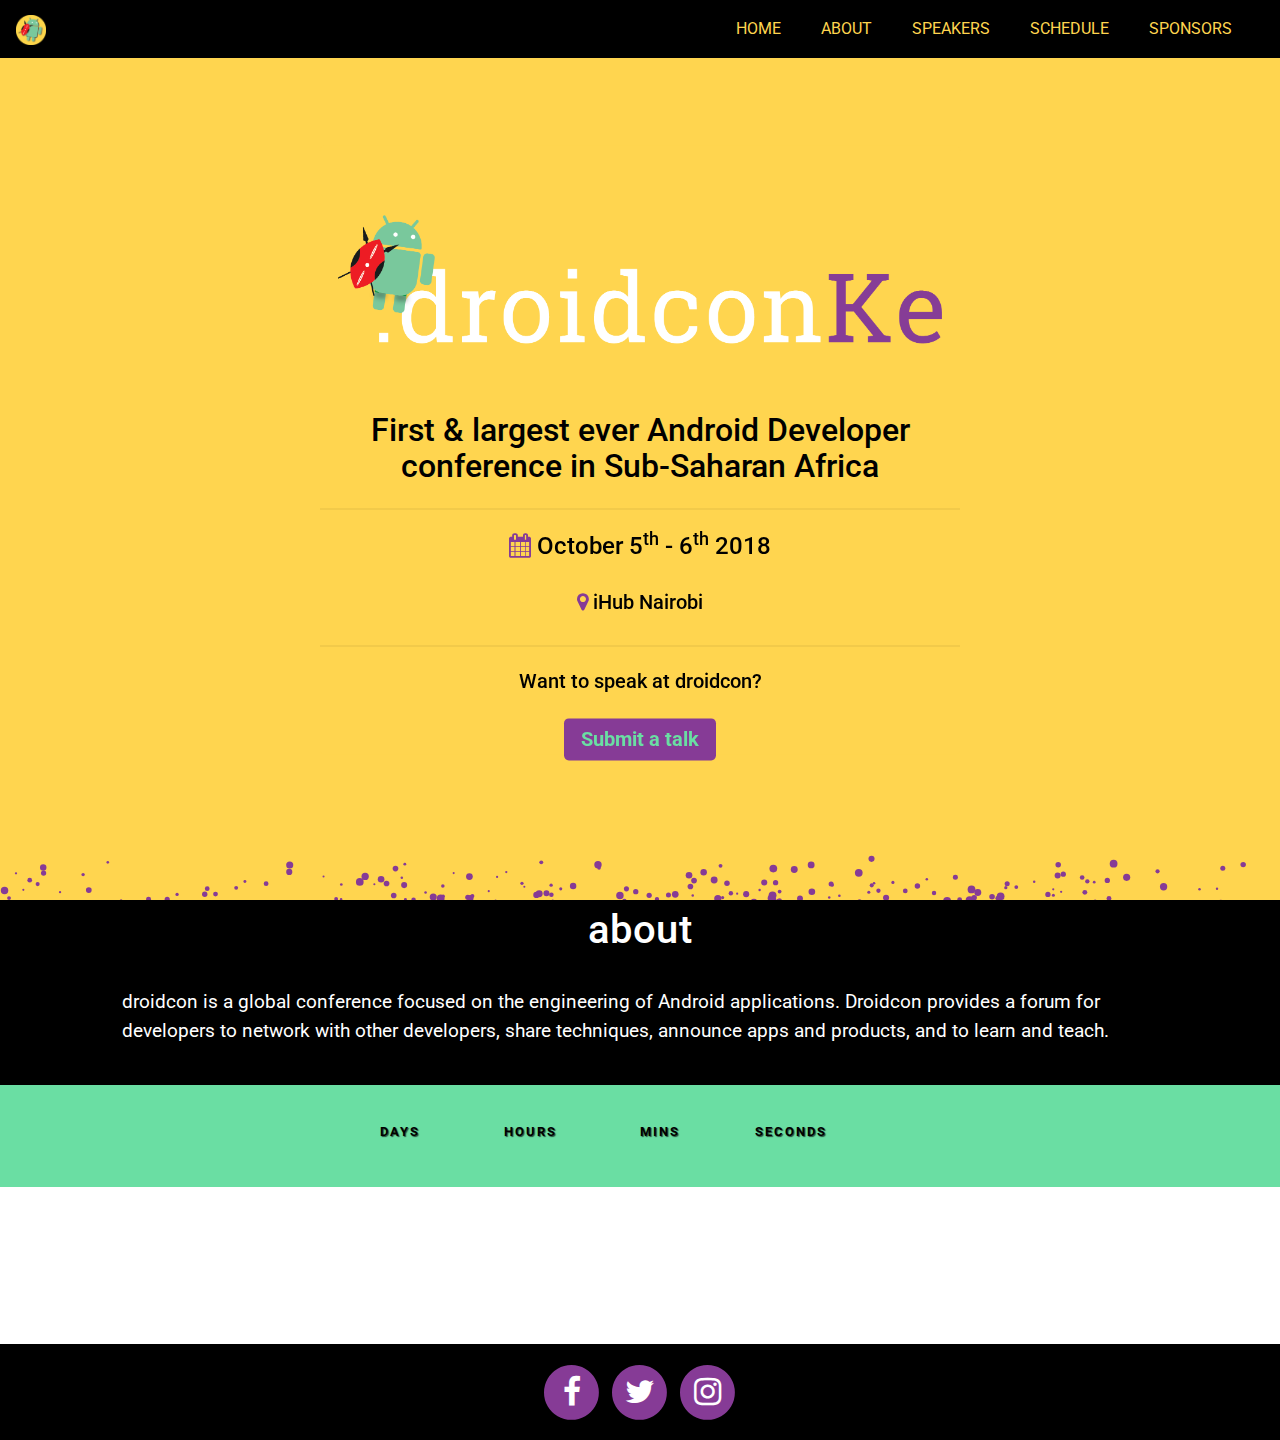
==== index.html @ 8e57013a "Merge remote-tracking branch 'origin/master'" ====
<!DOCTYPE html>
<html lang="en">

<head>
    <!-- Global site tag (gtag.js) - Google Analytics -->
    <script async src="https://www.googletagmanager.com/gtag/js?id=UA-119030294-1"></script>
    <script>
      window.dataLayer = window.dataLayer || [];
      function gtag(){dataLayer.push(arguments);}
      gtag('js', new Date());

      gtag('config', 'UA-119030294-1');
    </script>


       <!-- Google Tag Manager -->
        <script>(function(w,d,s,l,i){w[l]=w[l]||[];w[l].push({'gtm.start':
        new Date().getTime(),event:'gtm.js'});var f=d.getElementsByTagName(s)[0],
        j=d.createElement(s),dl=l!='dataLayer'?'&l='+l:'';j.async=true;j.src=
        'https://www.googletagmanager.com/gtm.js?id='+i+dl;f.parentNode.insertBefore(j,f);
        })(window,document,'script','dataLayer','GTM-TRWDMX5');</script>
        <!-- End Google Tag Manager -->


    <!-- Required meta tags -->
    <title>droidconKE</title>
    <meta charset="utf-8">
    <meta name="viewport" content="width=device-wi, initial-scale=1, shrink-to-fit=yes">
    <meta name="keywords" content="Android, Conference, Droidcon, Kenya, Android254">
    <meta name="description" content="Droidcon is a global conference focused on the engineering of Android applications. Droidcon provides a forum for developers to network with other developers, share techniques, announce apps and products, and to learn and teach.">
    <!-- Bootstrap CSS -->
    <link rel="stylesheet" href="css/bootstrap.css">
    <!--Custom CSS-->
    <link rel="stylesheet" href="css/styles.css">
    <!-- Animate CSS -->
    <link rel="stylesheet" href="css/animate.css">
    <!--Font awesome-->
    <link rel="stylesheet" href="https://cdnjs.cloudflare.com/ajax/libs/font-awesome/4.7.0/css/font-awesome.min.css">
    <!--Google Fonts-->
    <link href="https://fonts.googleapis.com/css?family=Roboto:300" rel="stylesheet">


</head>

<body>
     <!-- Google Tag Manager (noscript) -->
            <noscript>
                <iframe src="https://www.googletagmanager.com/ns.html?id=GTM-TRWDMX5"
            height="0" width="0" style="display:none;visibility:hidden"></iframe>
            </noscript>
        <!-- End Google Tag Manager (noscript) -->




<section class="mx-auto"  id="home">
 <nav class="navbar fixed-top navbar-expand-lg navbar-light ml-auto" style="background-color: #000" >
 <!-- Just an image -->

  <a class="navbar-brand" href="#">
    <img src="/img/main-logos-03.png" width="30" height="30" alt="">
  </a>
<button class="navbar-toggler" style="color:#ffd54f;" type="button" data-toggle="collapse" data-target="#navbarNav" aria-controls="navbarNav" aria-expanded="false" aria-label="Toggle navigation">

    <span class="navbar-toggler-icon"></span>
     </button>

  <div class="collapse navbar-collapse" id="navbarNav" >
    <ul class="navbar-nav ml-auto"  >
      <li class="nav-item" >
        <a class="nav-link mr-4" style="color:#ffd54f" href="#">HOME</a>
      </li>
      <li class="nav-item">
        <a class="nav-link mr-4" style="color:#ffd54f" href="#">ABOUT</a>
      </li>
      <li class="nav-item">
        <a class="nav-link mr-4" style="color:#ffd54f" href="#">SPEAKERS</a>
      </li>
      <li class="nav-item">
        <a class="nav-link mr-4" style="color:#ffd54f" href="#">SCHEDULE</a>
      </li>
      <li class="nav-item">
        <a class="nav-link mr-4" style="color:#ffd54f" href="#">SPONSORS</a>
      </li>
      </ul>
  </div>
</nav>
    </section>



<section id="tron">
    <div class="large-header" id="large-header">
    <canvas id="circle-canvas"></canvas>
        <div class="jumbotron text-center" style="background-color: #ffd54f">
          <img src="img/droidconkeLOGO.png"  width="100%" height="100%" />
                <h2 id="nrb">First &amp; largest ever Android Developer conference in Sub-Saharan Africa</h2>
                <hr class="my-4">
                <div class="row">
                    <div class="col-12">
                        <h4 id="date"><i class="fa fa-calendar "></i> October 5<sup>th</sup> - 6<sup>th</sup> 2018</h4>
                        <br>
                    </div>
                    <hr class="my-4">
                    <div class="col-12">
                        <h5 id="venue">
                            <i class="fa fa-map-marker"></i>
                            iHub Nairobi
                        </h5>
                    </div>
                </div>
                   <hr class="my-4">
                <div class="row mt-3">
                    <div class="col-12">
                        <h5 id="cfp">Want to speak at droidcon?</h5><br>
                        <a class="btn btn-lg d-inline" href="https://sessionize.com/droidconke/" role="button" id="btn">
                            Submit a talk
                        </a>
                    </div>
                </div>
            </div>
    </div>
    </section>

<section id="about">
   <div class="container-fluid">
        <div class="row" style="background-color: #000">
  <div class="col text-center" style="color: white">
      <h1 class="mt-2" id="abt">about</h1>
            </div>
       </div>
    <div class="row" style="background-color: #000">
       <div class="col-md-1"></div>
        <div class="col-md-10 mt-3"  style="color: #fff">
         <p  id="abtdroid">
             droidcon is a global conference focused on the engineering of Android applications. Droidcon provides a forum for developers to network with other developers, share techniques, announce apps and products, and to learn and teach.</p>
        </div>
        <div class="col-md-1"></div>

    </div>

 </div>

</section>

<section id="countdown">
    <div class="container-fluid">
        <div class="row" id="timer">
       <div class="col-3"></div>
        <div class="col-md-9" id="del-countdown">

      <div id="clock"></div>
      <div id="units">
        <span>Days</span>
        <span>Hours</span>
        <span>Mins</span>
        <span>Seconds</span>
      </div>
    </div>
    </div>
    </div>
</section>

<div class="container-fluid">
    <div class="row">
            <div class="col">
               <iframe src="https://www.google.com/maps/embed?pb=!1m18!1m12!1m3!1d3988.808351045749!2d36.780987349812406!3d-1.2892119359871106!2m3!1f0!2f0!3f0!3m2!1i1024!2i768!4f13.1!3m3!1m2!1s0x182f109996536c39%3A0x4eb6d6e1e16b4153!2siHub!5e0!3m2!1sen!2ske!4v1526906650285" width="100%" height="100%" frameborder="0" style="border:0">
                </iframe>
           </div>

       </div>
    </div>
<!--
       <div class="row" style="background-color: #000">
    <div class="col mt-3 mb-2 text-center">
-->

<section id="footer">
    <div class="container-fluid">
        <div class="row" style="background-color: #000">
       <div class="col-4"></div>
        <div class="col-4">
             <div class="col mt-3 mb-3 text-center">
                 <span class="fa-stack fa-2x">

                 <i class="fa fa-circle fa-stack-2x"></i>
                 <i class="fa fa-facebook fa-stack-1x fa-inverse" ></i>
            </span>
             <span class="fa-stack fa-2x">
                 <i class="fa fa-circle fa-stack-2x"></i>
                 <i class="fa fa-twitter fa-stack-1x fa-inverse"></i>
                 </span>
              <span class="fa-stack fa-2x">
                  <i class="fa fa-circle fa-stack-2x"></i>
                  <i class="fa fa-instagram fa-stack-1x fa-inverse"></i>
                 </span>
           </div>
        </div>

    </div>
    </div>



    </section>

    <!-- Optional JavaScript -->
    <!-- jQuery first, then Popper.js, then Bootstrap JS -->
    <script src="js/jquery.js"></script>
    <script src="js/bootstrap.js"></script>
    <script src="js/particles.js"></script>
    <script src="js/custom.js"></script>
    <script src='js/jquery.particleground.js'></script>
</body>

</html>
---- css/styles.css ----
* {
  -webkit-box-sizing: border-box;
     -moz-box-sizing: border-box;
          box-sizing: border-box;
}
body{
    margin: 0;
    background-color: #fff;
   font-family: 'Roboto', sans-serif;
}
/* sections */
/*HomePage*/
.countdown{
    background-color:#863B96;
    color:#6ADEA3

}

#compile{
    font-size: 7vw;
   font-weight: 500;
    line-height: 1.1;
/*    letter-spacing: 0;*/
    padding: 0 0.3em;
}
#nrb{
    color: #000;
}
@media (max-width: 575.98px){
    #compile{
        font-size: 12vw;
    }
    #nrb{
        font-size: 6vw;
    }
    #date{
        font-size: 5.4vw;
    }
    #venue{
        font-size: 5.4vw;
    }
    #cfp{
        font-size: 5vw;
        font-weight: bold;
    }
    #btn{
       
        font-size: 4vw;
        
    }
    #droidke{
        font-size: 8vw;

    }
    .navbar-nav .nav-item .nav-link{
        text-align: center;
    }
    .navbar-nav .nav-item .nav-link:hover{
        background-color: #863B96;
    }

}
@media (max-width: 767.98px) { 
    #cfp{
        font-size: 4vw;
        font-weight: bold;
    }

}


.large-header {
	position: relative;
	width: 100%;
    background: #ffd54f;
    overflow: hidden;
	background-size: cover;
	background-position: center center;
	z-index: 1;
}
.jumbotron{

    position: absolute;
	margin: 0;
	padding: 0;
	color: #000;
	text-align: center;
	top: 50%;
	left: 50%;
	-webkit-transform: translate3d(-50%,-50%,0);
	transform: translate3d(-50%,-50%,0);
}
.fa{

    color: #863B96;

}

.btn{
    background-color:#863B96;
    color:#6ADEA3;

    font-weight: bold;
}
.btn:hover{
    background-color: #6ADEA3;
    color:#863B96;
    background-color: ;
    font-weight: bold;
}

.navbar-nav .nav-item .nav-link:hover{
    font-weight: bold;
    border-bottom: 3px solid #863B96;

}
#particles {
    background: #000;
    width: 100%;
    height: 50vh;
    overflow: hidden;
}

#intro {
    color: #fff;
    position: absolute;
    padding: 0 20px;
    width: 100%;
    text-align: center;
}
#abt {
  font-size: 70;
  font-weight: 500;
  letter-spacing: 0.010em;
  text-decoration-color: #6ADEA3;
}

#abtdroid {
  margin: 12px 0 40px 0;
  font-size: 19px;
}

#del-countdown{
    background-color: #6ADEA3;
    text-align: center;
    margin: 20px auto;
}
#timer{
    padding: 12px 0 20px 0;
    background-color: #6ADEA3;
}

#clock span{
  float: left;
  text-align: center;
  font-size: 3.5vw;
  margin: 0 2%;
  color: #000;
  padding: 0 10px;
  width: 10%;
  border-radius: 50%;
  box-sizing: border-box;
}

#clock:after{
  content: "";
  display: block;
  clear: both;
}
#units span{
    float: left;
    width: 14%;
    text-align: center;
    margin-top: 5px;
    margin-bottom: 5px;
    color: #000;
    text-transform: uppercase;
    font-size: 13px;
    letter-spacing: 2px;
    text-shadow: 1px 1px 1px rgba(10,10,10, 0.7);
    font-weight: bold;
}


#footer{
    background-color: #000;
    color: #fff;
    margin: 0;
}

/*Media Queries*/
@media only screen and (max-width: 1000px) {
  #abt {
    font-size: 70px;
  }
}

@media only screen and (max-width: 800px) {
  #abt {
    font-size: 48px;
  }

}

@media only screen and (max-width: 568px) {
    #intro {
    padding: 0 10px;
  }
    #abt {
    font-size: 30px;
  }
    #abtdroid {
    font-size: 16px;
      padding: 0 50px;
  }
#units span{
    width: 15%;
    font-size: 2vw;
    }
}

@media only screen and (max-width: 320px) {
    #abt {
    font-size: 28px;
  }
    #units span{
        width: 10%;
    }

}
#map{

}
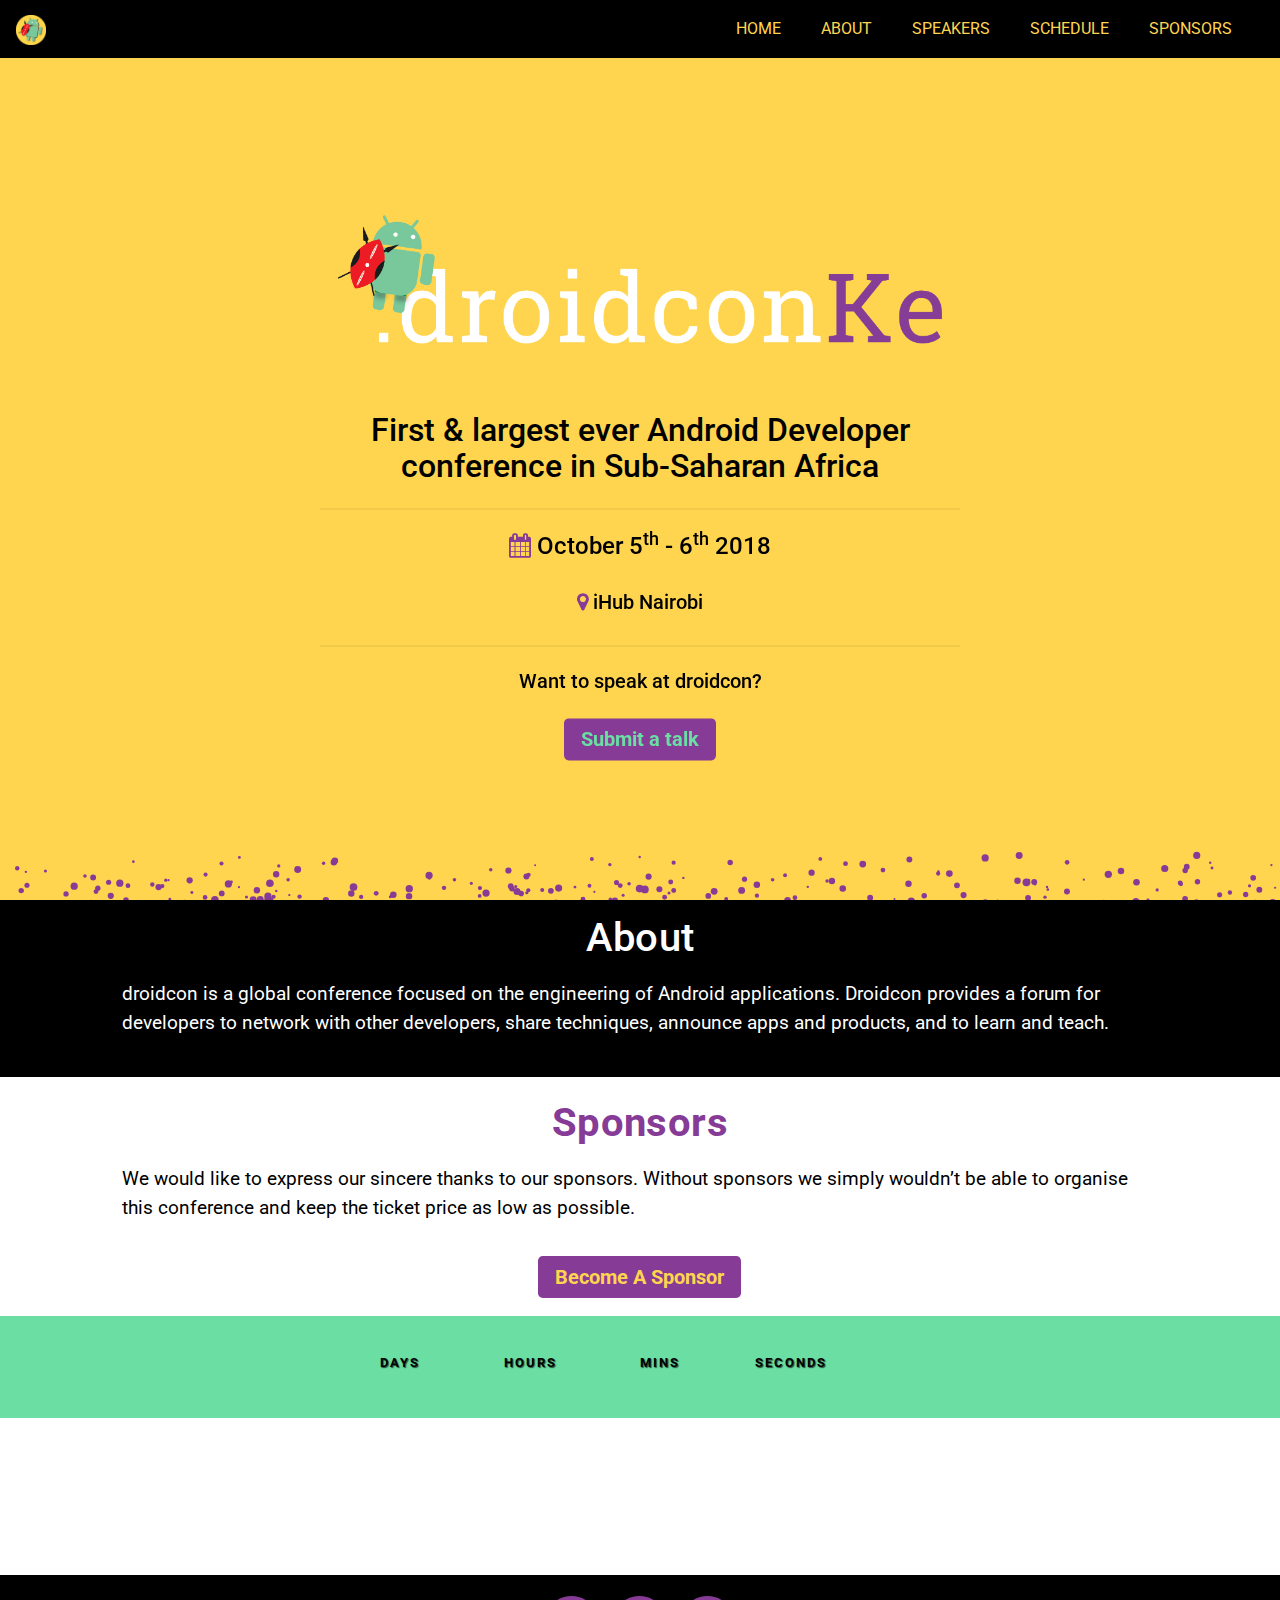
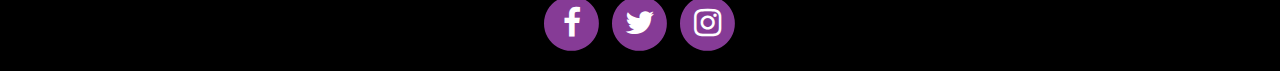
==== commit 4928b13c: "Sponsors Section" ====
--- a/index.html
+++ b/index.html
@@ -126,12 +126,12 @@
    <div class="container-fluid">
         <div class="row" style="background-color: #000">
   <div class="col text-center" style="color: white">
-      <h1 class="mt-2" id="abt">about</h1>
+      <h1 class="mt-3" id="abt">About</h1>
             </div>
        </div>
     <div class="row" style="background-color: #000">
        <div class="col-md-1"></div>
-        <div class="col-md-10 mt-3"  style="color: #fff">
+        <div class="col-md-10"  style="color: #fff">
          <p  id="abtdroid">
              droidcon is a global conference focused on the engineering of Android applications. Droidcon provides a forum for developers to network with other developers, share techniques, announce apps and products, and to learn and teach.</p>
         </div>
@@ -142,6 +142,34 @@
  </div>
 
 </section>
+
+<section>
+   <div class="container-fluid">
+        <div class="row" style="background-color: #fff">
+  <div class="col text-center" style="color: #863B96">
+      <h1 class="mt-4" style="font-weight:700" id="abt">Sponsors</h1>
+            </div>
+       </div>
+    <div class="row" style="background-color: #fff">
+       <div class="col-md-1"></div>
+        <div class="col-md-10 "  style="color: #000">
+         <p  id="abtdroid">
+             We would like to express our sincere thanks to our sponsors.  Without sponsors we simply wouldn’t be able to organise this conference and keep the ticket price as low as possible.</p>
+             <div class="text-center mb-4">
+                <a class="btn btn-lg d-inline" href="#" role="button" id="btnsponsor">
+                            Become A Sponsor
+                        </a>
+             </div>
+
+        </div>
+        <div class="col-md-1"></div>
+
+    </div>
+
+ </div>
+
+</section>
+
 
 <section id="countdown">
     <div class="container-fluid">
@@ -181,11 +209,12 @@
        <div class="col-4"></div>
         <div class="col-4">
              <div class="col mt-3 mb-3 text-center">
-                 <span class="fa-stack fa-2x">
-
+
+
+             <span class="fa-stack fa-2x">
                  <i class="fa fa-circle fa-stack-2x"></i>
                  <i class="fa fa-facebook fa-stack-1x fa-inverse" ></i>
-            </span>
+                 </span>
              <span class="fa-stack fa-2x">
                  <i class="fa fa-circle fa-stack-2x"></i>
                  <i class="fa fa-twitter fa-stack-1x fa-inverse"></i>
--- a/css/styles.css
+++ b/css/styles.css
@@ -102,6 +102,12 @@
 
     font-weight: bold;
 }
+#btnsponsor{
+    background-color:#863B96;
+    font-weight: bold;
+    color: #ffd54f;
+
+}
 .btn:hover{
     background-color: #6ADEA3;
     color:#863B96;
@@ -116,17 +122,17 @@
 }
 #particles {
     background: #000;
-    width: 100%;
-    height: 50vh;
-    overflow: hidden;
+  width: 100%;
+  height: 50vh;
+ overflow: hidden;
 }
 
 #intro {
     color: #fff;
     position: absolute;
-    padding: 0 20px;
-    width: 100%;
-    text-align: center;
+  padding: 0 20px;
+ width: 100%;
+   text-align: center;
 }
 #abt {
   font-size: 70;
@@ -140,16 +146,16 @@
   font-size: 19px;
 }
 
-#del-countdown{
-    background-color: #6ADEA3;
-    text-align: center;
-    margin: 20px auto;
-}
 #timer{
     padding: 12px 0 20px 0;
     background-color: #6ADEA3;
 }
-
+#del-countdown{
+    background-color: #6ADEA3;
+   /* width: 50%;*/
+    text-align: center;
+    margin: 20px auto;
+}
 #clock span{
   float: left;
   text-align: center;
@@ -168,16 +174,16 @@
   clear: both;
 }
 #units span{
-    float: left;
-    width: 14%;
-    text-align: center;
-    margin-top: 5px;
+  float: left;
+  width: 14%;
+  text-align: center;
+  margin-top: 5px;
     margin-bottom: 5px;
-    color: #000;
-    text-transform: uppercase;
-    font-size: 13px;
-    letter-spacing: 2px;
-    text-shadow: 1px 1px 1px rgba(10,10,10, 0.7);
+  color: #000;
+  text-transform: uppercase;
+  font-size: 13px;
+  letter-spacing: 2px;
+  text-shadow: 1px 1px 1px rgba(10,10,10, 0.7);
     font-weight: bold;
 }
 
@@ -203,24 +209,26 @@
 }
 
 @media only screen and (max-width: 568px) {
-    #intro {
+  #intro {
     padding: 0 10px;
   }
-    #abt {
+  #abt {
     font-size: 30px;
   }
-    #abtdroid {
+
+  #abtdroid {
     font-size: 16px;
       padding: 0 50px;
   }
 #units span{
-    width: 15%;
-    font-size: 2vw;
+        width: 25%;
+   font-size: 2vw;
+
     }
 }
 
 @media only screen and (max-width: 320px) {
-    #abt {
+  #abt {
     font-size: 28px;
   }
     #units span{
@@ -228,6 +236,3 @@
     }
 
 }
-#map{
-
-}
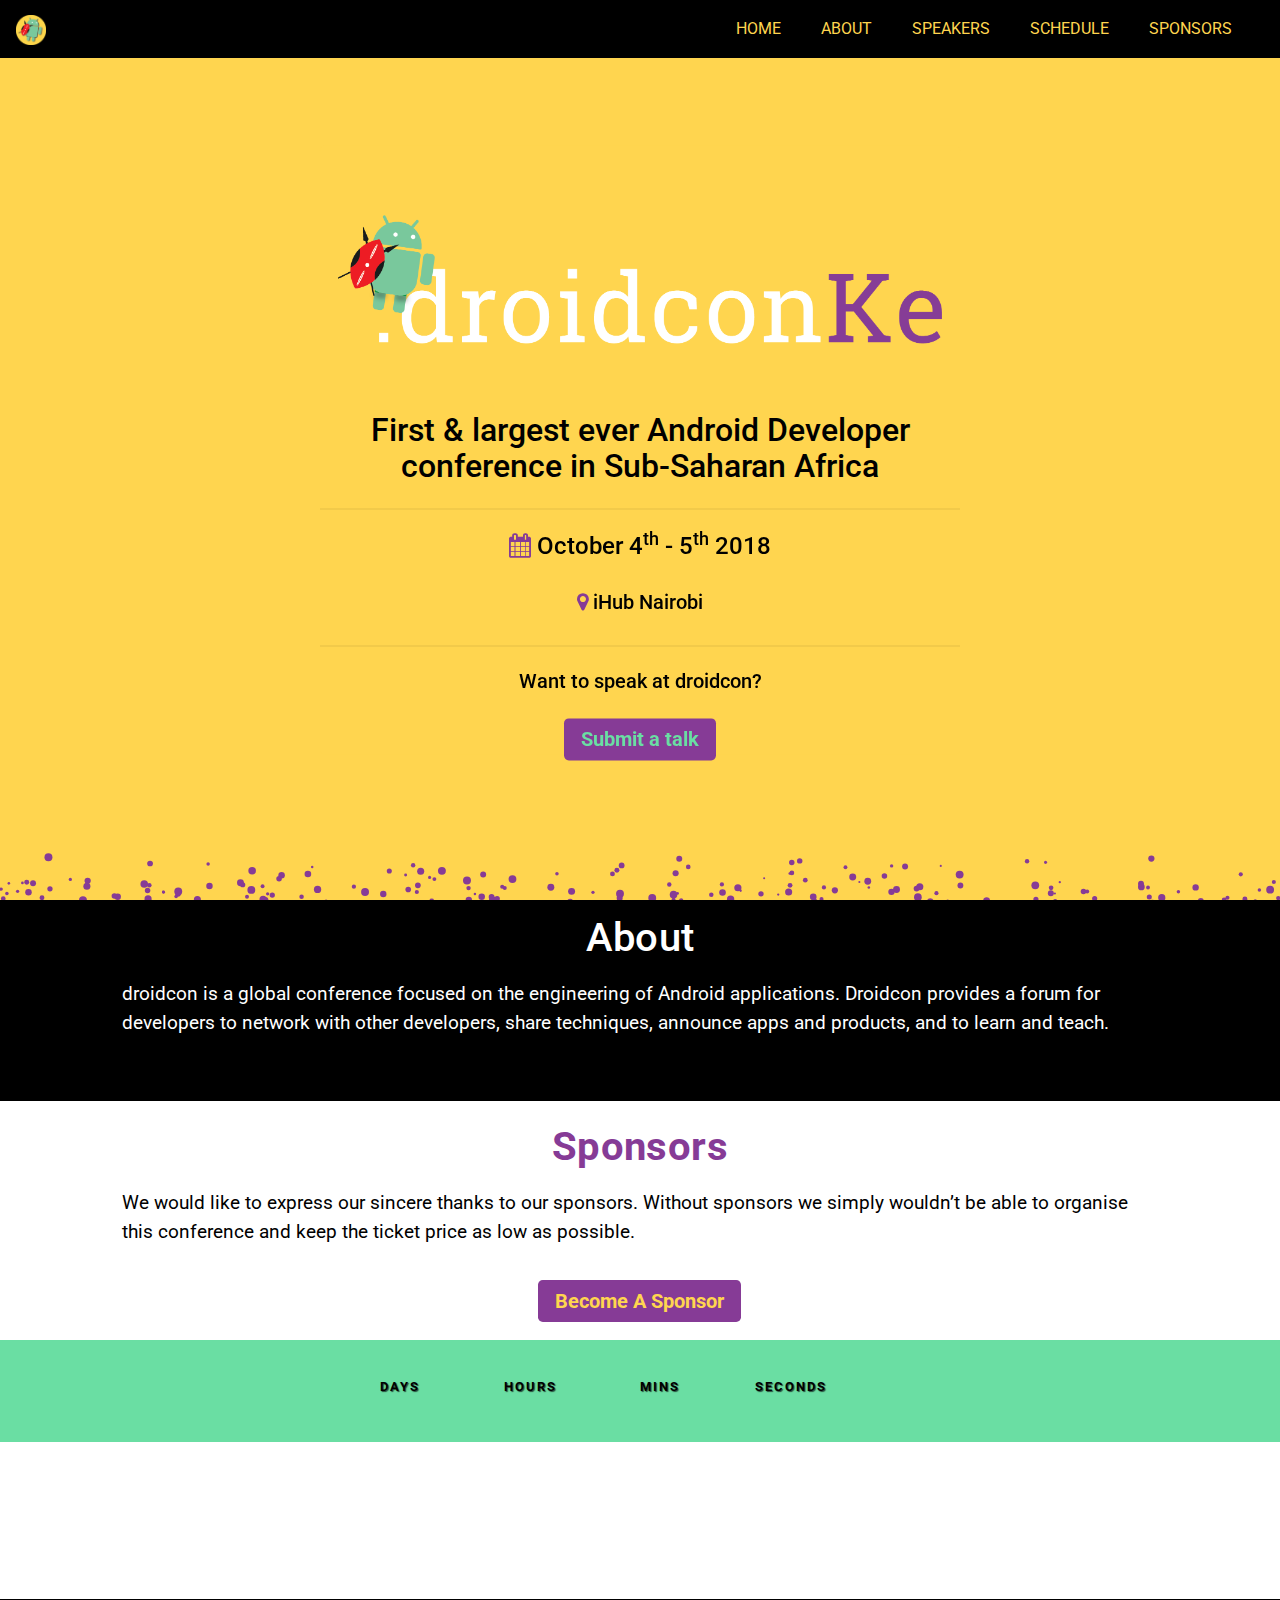
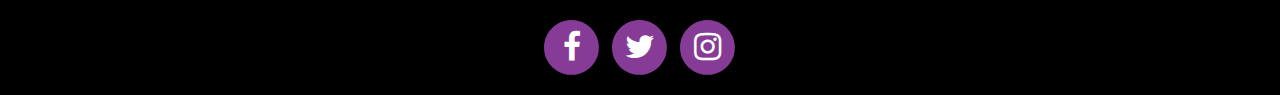
==== commit 9b5905fe: "change the dates to be the real ones" ====
--- a/index.html
+++ b/index.html
@@ -98,7 +98,7 @@
                 <hr class="my-4">
                 <div class="row">
                     <div class="col-12">
-                        <h4 id="date"><i class="fa fa-calendar "></i> October 5<sup>th</sup> - 6<sup>th</sup> 2018</h4>
+                        <h4 id="date"><i class="fa fa-calendar "></i> October 4<sup>th</sup> - 5<sup>th</sup> 2018</h4>
                         <br>
                     </div>
                     <hr class="my-4">
@@ -122,7 +122,7 @@
     </div>
     </section>
 
-<section id="about">
+<section  id="about">
    <div class="container-fluid">
         <div class="row" style="background-color: #000">
   <div class="col text-center" style="color: white">
@@ -132,7 +132,7 @@
     <div class="row" style="background-color: #000">
        <div class="col-md-1"></div>
         <div class="col-md-10"  style="color: #fff">
-         <p  id="abtdroid">
+         <p class="pb-4" id="abtdroid">
              droidcon is a global conference focused on the engineering of Android applications. Droidcon provides a forum for developers to network with other developers, share techniques, announce apps and products, and to learn and teach.</p>
         </div>
         <div class="col-md-1"></div>
@@ -156,7 +156,7 @@
          <p  id="abtdroid">
              We would like to express our sincere thanks to our sponsors.  Without sponsors we simply wouldn’t be able to organise this conference and keep the ticket price as low as possible.</p>
              <div class="text-center mb-4">
-                <a class="btn btn-lg d-inline" href="#" role="button" id="btnsponsor">
+                <a class="btn btn-lg d-inline" href="/docs/droidcon-sponsorship%20(1).pdf" role="button" id="btnsponsor">
                             Become A Sponsor
                         </a>
              </div>
@@ -209,12 +209,11 @@
        <div class="col-4"></div>
         <div class="col-4">
              <div class="col mt-3 mb-3 text-center">
-
-
-             <span class="fa-stack fa-2x">
+                 <span class="fa-stack fa-2x">
+
                  <i class="fa fa-circle fa-stack-2x"></i>
                  <i class="fa fa-facebook fa-stack-1x fa-inverse" ></i>
-                 </span>
+            </span>
              <span class="fa-stack fa-2x">
                  <i class="fa fa-circle fa-stack-2x"></i>
                  <i class="fa fa-twitter fa-stack-1x fa-inverse"></i>
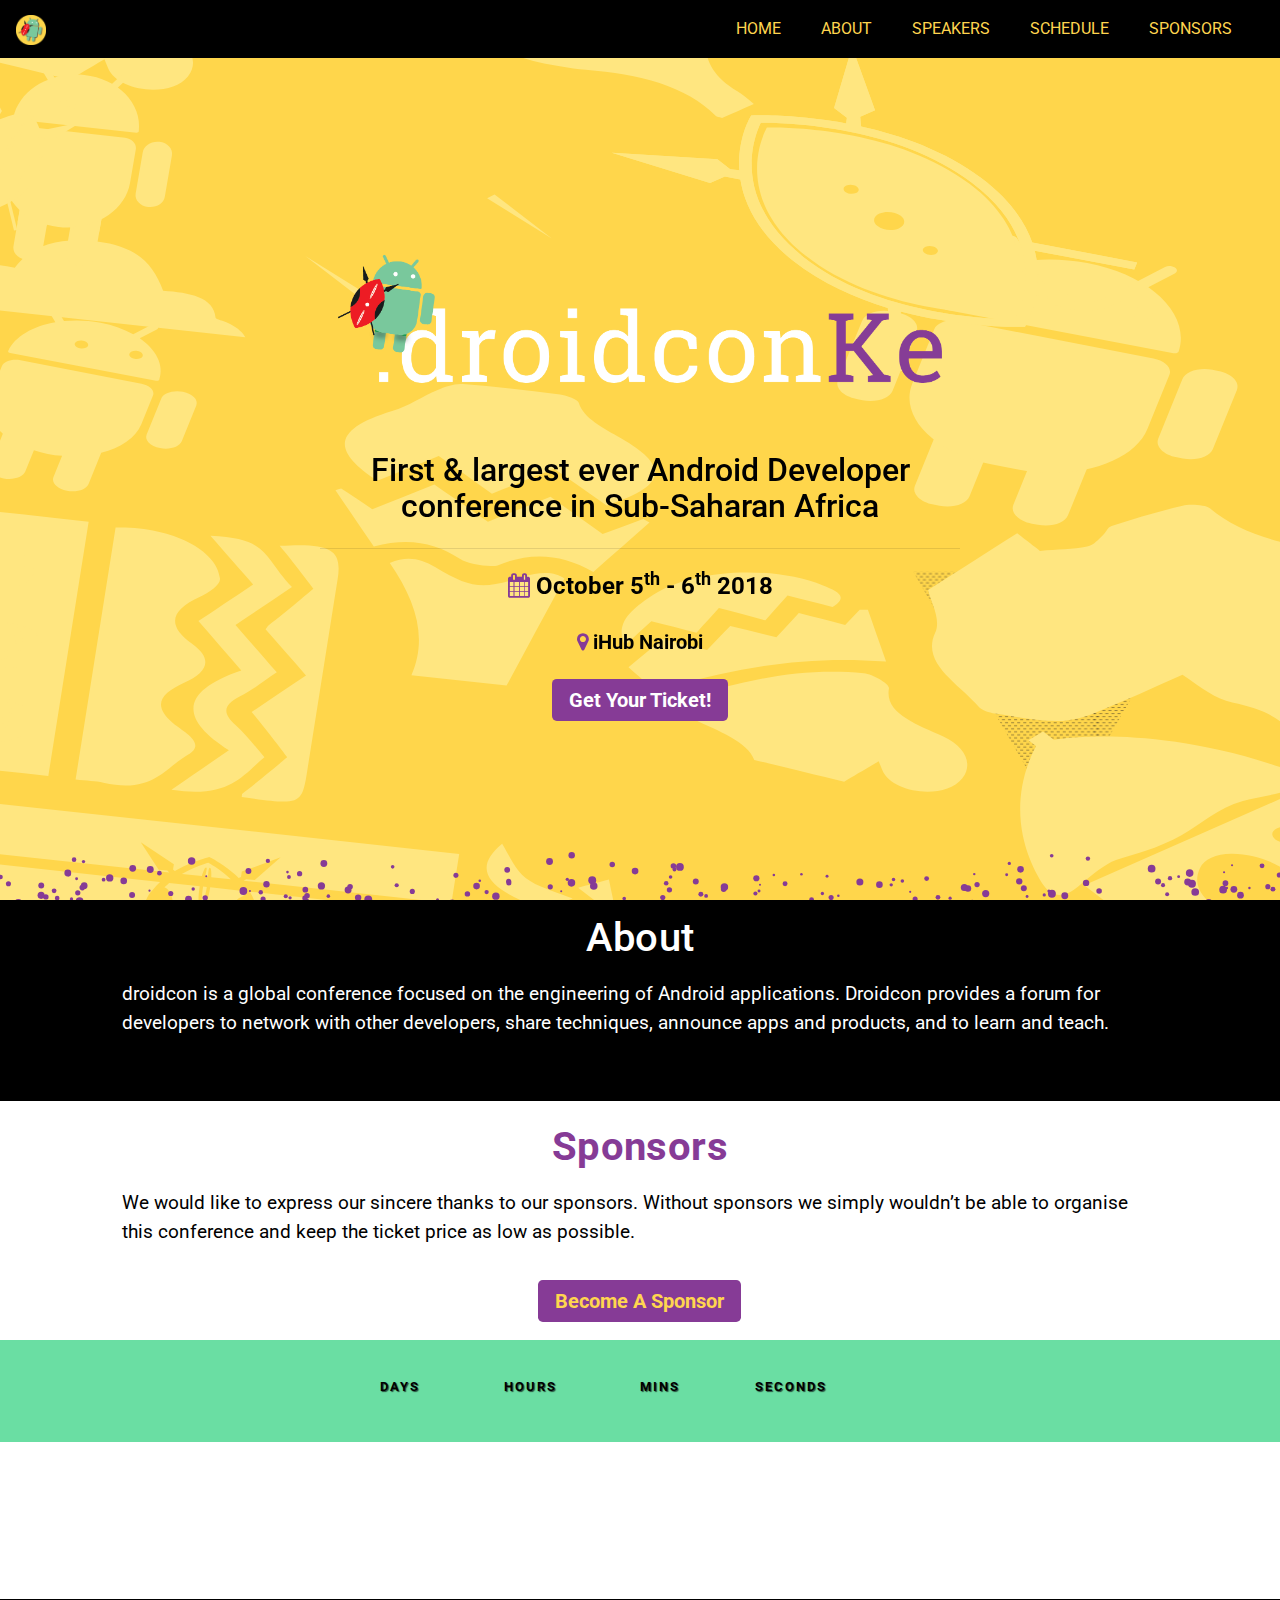
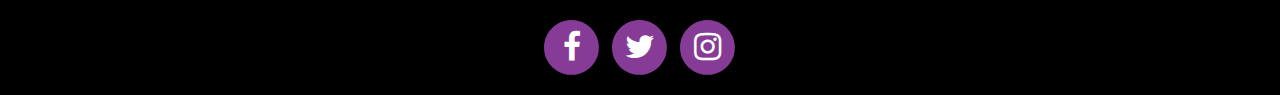
==== commit d5833a00: "added icons on the background" ====
--- a/index.html
+++ b/index.html
@@ -92,37 +92,50 @@
 <section id="tron">
     <div class="large-header" id="large-header">
     <canvas id="circle-canvas"></canvas>
-        <div class="jumbotron text-center" style="background-color: #ffd54f">
+
+        <div class="jumbotron text-center" >
           <img src="img/droidconkeLOGO.png"  width="100%" height="100%" />
                 <h2 id="nrb">First &amp; largest ever Android Developer conference in Sub-Saharan Africa</h2>
                 <hr class="my-4">
                 <div class="row">
                     <div class="col-12">
-                        <h4 id="date"><i class="fa fa-calendar "></i> October 4<sup>th</sup> - 5<sup>th</sup> 2018</h4>
+                        <h4 id="date" style="font-weight: bold"><i class="fa fa-calendar "></i> October 5<sup>th</sup> - 6<sup>th</sup> 2018</h4>
                         <br>
                     </div>
                     <hr class="my-4">
                     <div class="col-12">
-                        <h5 id="venue">
+                        <h5 id="venue" style="font-weight: bold">
                             <i class="fa fa-map-marker"></i>
                             iHub Nairobi
                         </h5>
                     </div>
                 </div>
-                   <hr class="my-4">
-                <div class="row mt-3">
+<!--                   <hr class="my-4">-->
+                <div class="row mt-4">
                     <div class="col-12">
-                        <h5 id="cfp">Want to speak at droidcon?</h5><br>
+
+<!--
                         <a class="btn btn-lg d-inline" href="https://sessionize.com/droidconke/" role="button" id="btn">
                             Submit a talk
                         </a>
+
+-->
+
+                        <a class="btn btn-lg d-inline" href="http://bit.ly/2v59JLW" role="button" id="btn">
+                           Get Your Ticket!
+                        </a>
+
+<!--
+
+                   <iframe title="droidconKE" src="http://bit.ly/2v59JLW" width="100%" height="300"> </iframe>
+-->
                     </div>
                 </div>
             </div>
     </div>
     </section>
 
-<section  id="about">
+
    <div class="container-fluid">
         <div class="row" style="background-color: #000">
   <div class="col text-center" style="color: white">
@@ -141,9 +154,9 @@
 
  </div>
 
-</section>
-
-<section>
+
+
+
    <div class="container-fluid">
         <div class="row" style="background-color: #fff">
   <div class="col text-center" style="color: #863B96">
@@ -168,7 +181,7 @@
 
  </div>
 
-</section>
+
 
 
 <section id="countdown">
--- a/css/styles.css
+++ b/css/styles.css
@@ -1,67 +1,73 @@
 * {
-  -webkit-box-sizing: border-box;
-     -moz-box-sizing: border-box;
-          box-sizing: border-box;
-}
-body{
+    -webkit-box-sizing: border-box;
+    -moz-box-sizing: border-box;
+    box-sizing: border-box;
+}
+
+body {
     margin: 0;
     background-color: #fff;
-   font-family: 'Roboto', sans-serif;
-}
+    font-family: 'Roboto', sans-serif;
+}
+
 /* sections */
+
 /*HomePage*/
-.countdown{
-    background-color:#863B96;
-    color:#6ADEA3
-
-}
-
-#compile{
+
+.countdown {
+    background-color: #863B96;
+    color: #6ADEA3
+}
+
+#compile {
     font-size: 7vw;
-   font-weight: 500;
+    font-weight: 500;
     line-height: 1.1;
-/*    letter-spacing: 0;*/
+    /*    letter-spacing: 0;*/
     padding: 0 0.3em;
 }
-#nrb{
-    color: #000;
-}
-@media (max-width: 575.98px){
-    #compile{
+
+#nrb {
+    color: #000;
+}
+
+@media (max-width: 575.98px) {
+    #compile {
         font-size: 12vw;
     }
-    #nrb{
+    #nrb {
         font-size: 6vw;
     }
-    #date{
+    #date {
         font-size: 5.4vw;
     }
-    #venue{
+    #venue {
         font-size: 5.4vw;
     }
-    #cfp{
+    #cfp {
         font-size: 5vw;
         font-weight: bold;
     }
-    #btn{
-       
+    #btn {
+
         font-size: 4vw;
-        
-    }
-    #droidke{
+
+    }
+    #droidke {
         font-size: 8vw;
 
     }
-    .navbar-nav .nav-item .nav-link{
+    .navbar-nav .nav-item .nav-link {
         text-align: center;
     }
-    .navbar-nav .nav-item .nav-link:hover{
+    .navbar-nav .nav-item .nav-link:hover {
         background-color: #863B96;
     }
 
 }
-@media (max-width: 767.98px) { 
-    #cfp{
+
+@media (max-width: 767.98px) {
+    #cfp {
         font-size: 4vw;
         font-weight: bold;
     }
@@ -70,169 +76,181 @@
 
 
 .large-header {
-	position: relative;
-	width: 100%;
-    background: #ffd54f;
-    overflow: hidden;
-	background-size: cover;
-	background-position: center center;
-	z-index: 1;
-}
-.jumbotron{
-
+    position: relative;
+    width: 100%;
+/*    background: #ffd54f;*/
+    background-image: url(/img/droidconbg.svg), none;
+     overflow: hidden;
+    background-size: cover;
+    background-position: center center;
+    z-index: 1;
+}
+
+.jumbotron {
+/*    background: #ffd54f;*/
+/*     background-image: url(/img/copy1.svg), none;*/
+    background: transparent;
     position: absolute;
-	margin: 0;
-	padding: 0;
-	color: #000;
-	text-align: center;
-	top: 50%;
-	left: 50%;
-	-webkit-transform: translate3d(-50%,-50%,0);
-	transform: translate3d(-50%,-50%,0);
-}
-.fa{
+    margin: 0;
+    padding: 0;
+    color: #000;
+    text-align: center;
+    top: 50%;
+    left: 50%;
+    -webkit-transform: translate3d(-50%, -50%, 0);
+    transform: translate3d(-50%, -50%, 0);
+}
+
+.fa {
 
     color: #863B96;
 
 }
 
-.btn{
-    background-color:#863B96;
-    color:#6ADEA3;
-
-    font-weight: bold;
-}
-#btnsponsor{
-    background-color:#863B96;
+.btn {
+    background-color: #863B96;
+    /*    color:#6ADEA3;*/
+    color: #fff;
+    font-weight: bolder;
+}
+
+#btnsponsor {
+    background-color: #863B96;
     font-weight: bold;
     color: #ffd54f;
 
 }
-.btn:hover{
+
+.btn:hover {
     background-color: #6ADEA3;
-    color:#863B96;
+    color: #863B96;
     background-color: ;
     font-weight: bold;
 }
 
-.navbar-nav .nav-item .nav-link:hover{
+.navbar-nav .nav-item .nav-link:hover {
     font-weight: bold;
     border-bottom: 3px solid #863B96;
 
 }
+
 #particles {
     background: #000;
-  width: 100%;
-  height: 50vh;
- overflow: hidden;
+    width: 100%;
+    height: 50vh;
+    overflow: hidden;
 }
 
 #intro {
     color: #fff;
     position: absolute;
-  padding: 0 20px;
- width: 100%;
-   text-align: center;
-}
+    padding: 0 20px;
+    width: 100%;
+    text-align: center;
+}
+
 #abt {
-  font-size: 70;
-  font-weight: 500;
-  letter-spacing: 0.010em;
-  text-decoration-color: #6ADEA3;
+    font-size: 70;
+    font-weight: 500;
+    letter-spacing: 0.010em;
+    text-decoration-color: #6ADEA3;
 }
 
 #abtdroid {
-  margin: 12px 0 40px 0;
-  font-size: 19px;
-}
-
-#timer{
+    margin: 12px 0 40px 0;
+    font-size: 19px;
+}
+
+#del-countdown {
+    background-color: #6ADEA3;
+    text-align: center;
+    margin: 20px auto;
+}
+
+#timer {
     padding: 12px 0 20px 0;
     background-color: #6ADEA3;
 }
-#del-countdown{
-    background-color: #6ADEA3;
-   /* width: 50%;*/
-    text-align: center;
-    margin: 20px auto;
-}
-#clock span{
-  float: left;
-  text-align: center;
-  font-size: 3.5vw;
-  margin: 0 2%;
-  color: #000;
-  padding: 0 10px;
-  width: 10%;
-  border-radius: 50%;
-  box-sizing: border-box;
-}
-
-#clock:after{
-  content: "";
-  display: block;
-  clear: both;
-}
-#units span{
-  float: left;
-  width: 14%;
-  text-align: center;
-  margin-top: 5px;
+
+#clock span {
+    float: left;
+    text-align: center;
+    font-size: 3.5vw;
+    margin: 0 2%;
+    color: #000;
+    padding: 0 10px;
+    width: 10%;
+    border-radius: 50%;
+    box-sizing: border-box;
+}
+
+#clock:after {
+    content: "";
+    display: block;
+    clear: both;
+}
+
+#units span {
+    float: left;
+    width: 14%;
+    text-align: center;
+    margin-top: 5px;
     margin-bottom: 5px;
-  color: #000;
-  text-transform: uppercase;
-  font-size: 13px;
-  letter-spacing: 2px;
-  text-shadow: 1px 1px 1px rgba(10,10,10, 0.7);
-    font-weight: bold;
-}
-
-
-#footer{
+    color: #000;
+    text-transform: uppercase;
+    font-size: 13px;
+    letter-spacing: 2px;
+    text-shadow: 1px 1px 1px rgba(10, 10, 10, 0.7);
+    font-weight: bold;
+}
+
+
+#footer {
     background-color: #000;
     color: #fff;
     margin: 0;
 }
 
 /*Media Queries*/
+
 @media only screen and (max-width: 1000px) {
-  #abt {
-    font-size: 70px;
-  }
+    #abt {
+        font-size: 70px;
+    }
 }
 
 @media only screen and (max-width: 800px) {
-  #abt {
-    font-size: 48px;
-  }
+    #abt {
+        font-size: 48px;
+    }
 
 }
 
 @media only screen and (max-width: 568px) {
-  #intro {
-    padding: 0 10px;
-  }
-  #abt {
-    font-size: 30px;
-  }
-
-  #abtdroid {
-    font-size: 16px;
-      padding: 0 50px;
-  }
-#units span{
-        width: 25%;
-   font-size: 2vw;
-
+    #intro {
+        padding: 0 10px;
+    }
+    #abt {
+        font-size: 30px;
+    }
+    #abtdroid {
+        font-size: 16px;
+        padding: 0 50px;
+    }
+    #units span {
+        width: 15%;
+        font-size: 2vw;
     }
 }
 
 @media only screen and (max-width: 320px) {
-  #abt {
-    font-size: 28px;
-  }
-    #units span{
+    #abt {
+        font-size: 28px;
+    }
+    #units span {
         width: 10%;
     }
 
 }
+
+#map {}
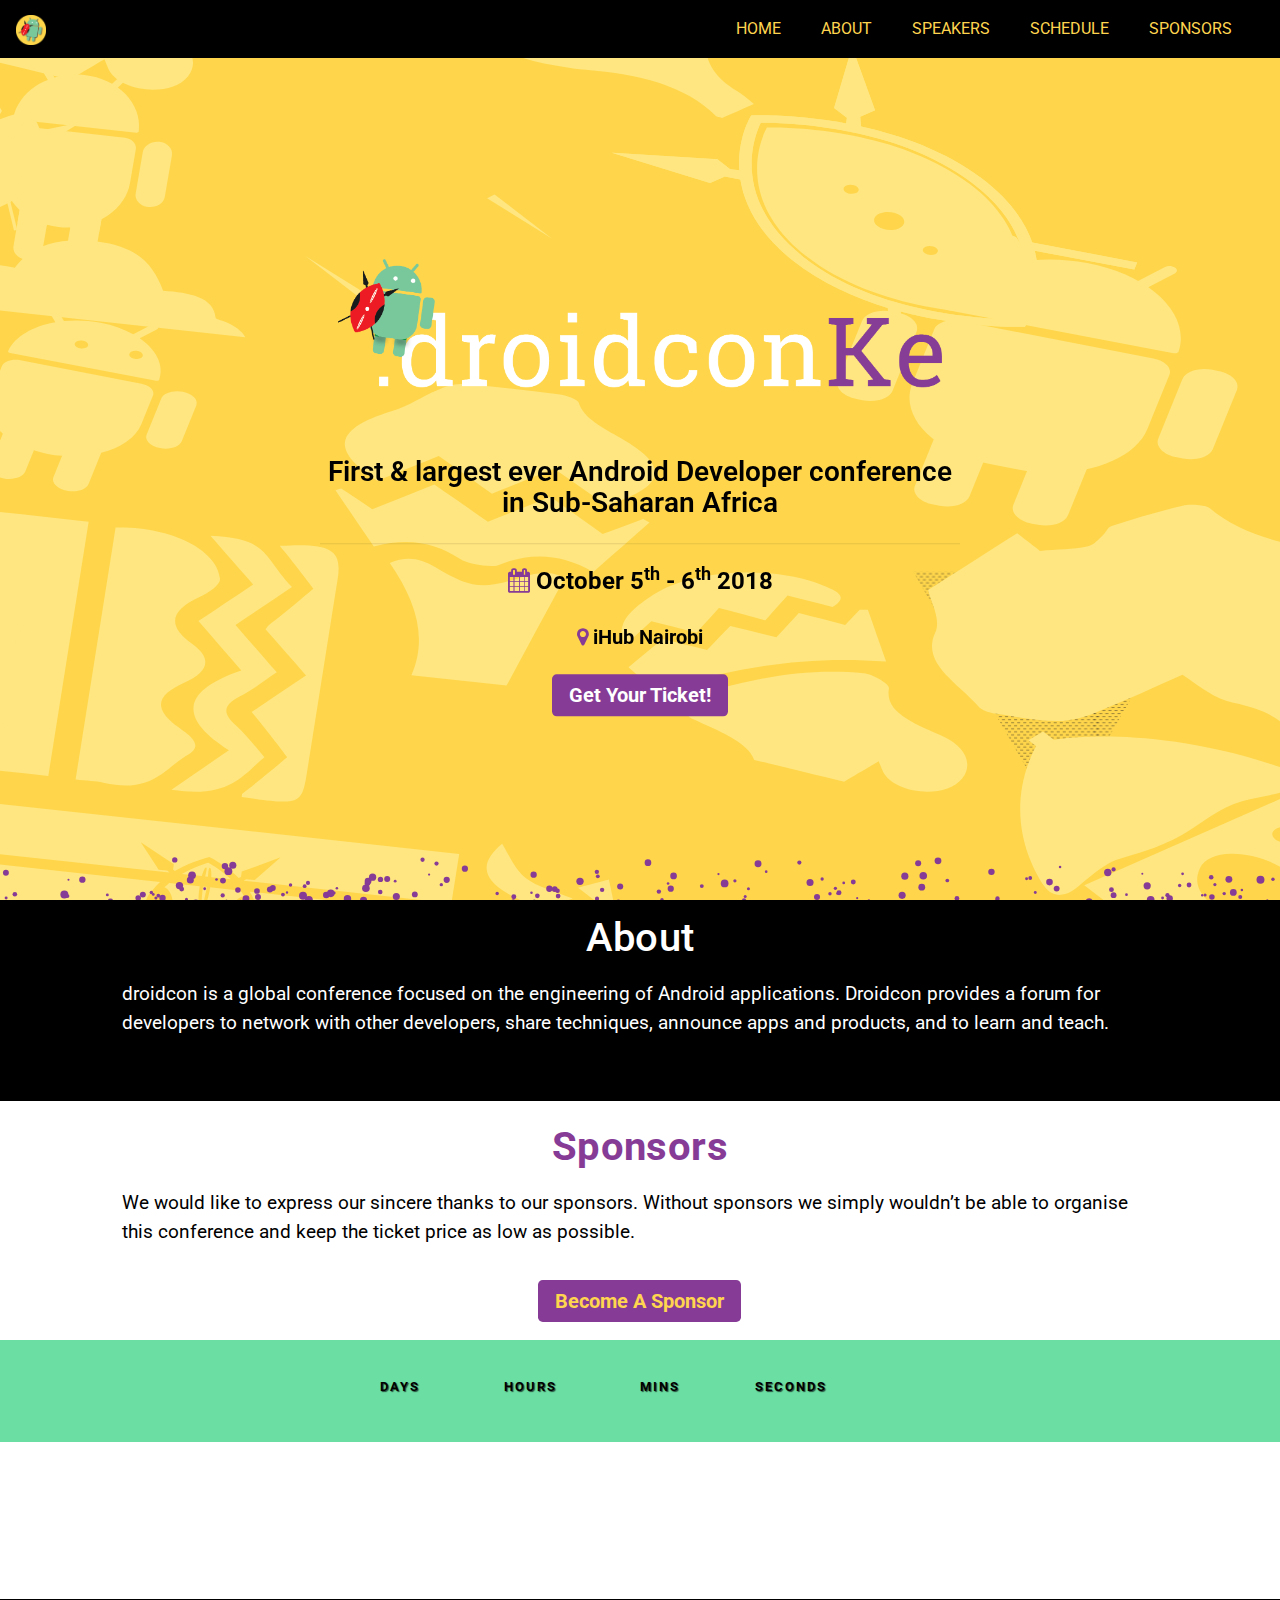
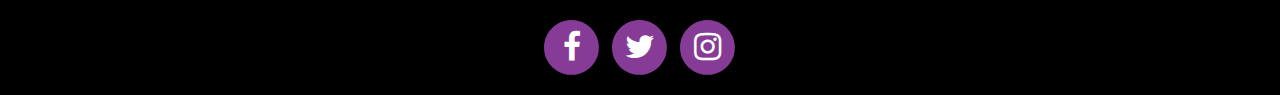
==== commit 25c8678f: "Merge pull request #41 from alsamzu/master" ====
--- a/index.html
+++ b/index.html
@@ -95,10 +95,10 @@
 
         <div class="jumbotron text-center" >
           <img src="img/droidconkeLOGO.png"  width="100%" height="100%" />
-                <h2 id="nrb">First &amp; largest ever Android Developer conference in Sub-Saharan Africa</h2>
+                <h3 id="nrb"style="font-weight: 600">First &amp; largest ever Android Developer conference in Sub-Saharan Africa</h3>
                 <hr class="my-4">
                 <div class="row">
-                    <div class="col-12">
+                   <div class="col-12">
                         <h4 id="date" style="font-weight: bold"><i class="fa fa-calendar "></i> October 5<sup>th</sup> - 6<sup>th</sup> 2018</h4>
                         <br>
                     </div>
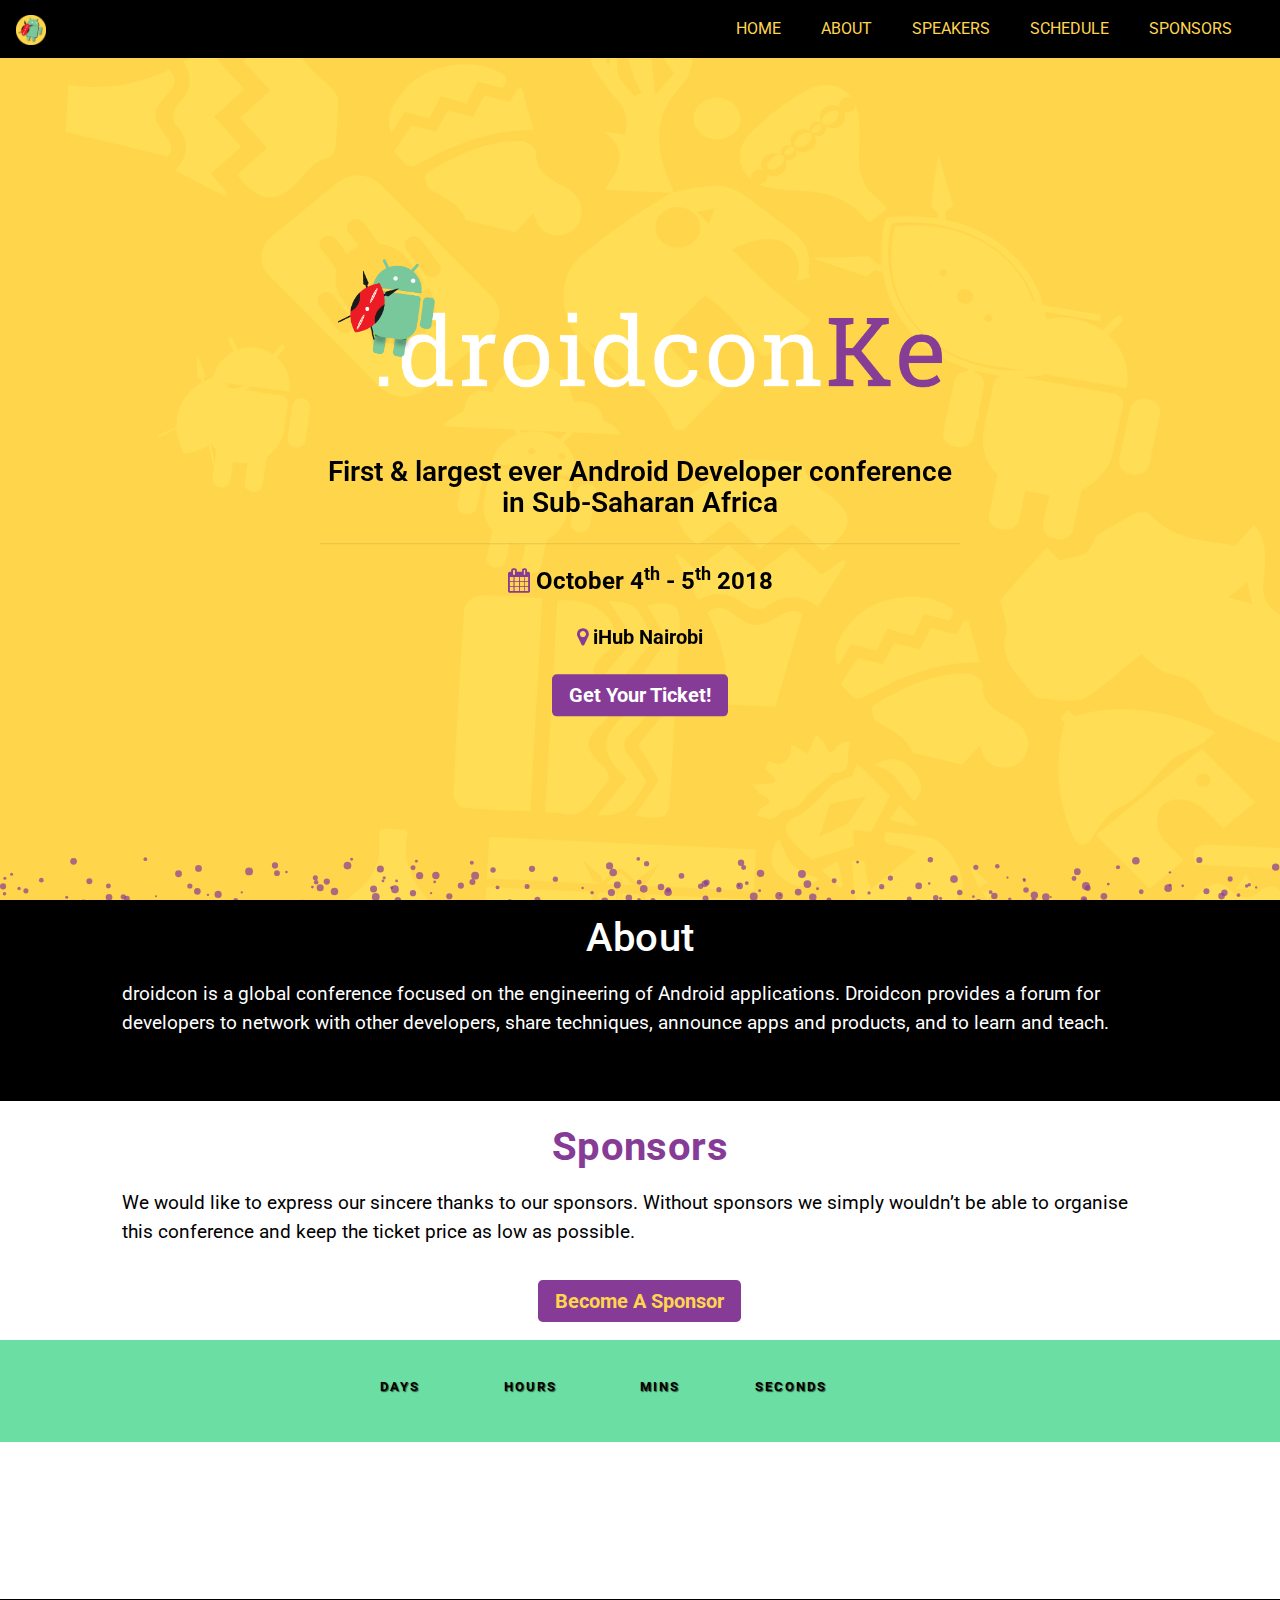
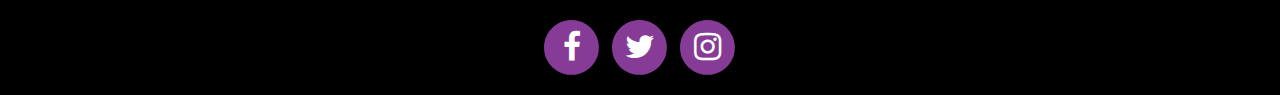
==== commit 1cb80de2: "!!!edited dates" ====
--- a/index.html
+++ b/index.html
@@ -99,7 +99,7 @@
                 <hr class="my-4">
                 <div class="row">
                    <div class="col-12">
-                        <h4 id="date" style="font-weight: bold"><i class="fa fa-calendar "></i> October 5<sup>th</sup> - 6<sup>th</sup> 2018</h4>
+                        <h4 id="date" style="font-weight: bold"><i class="fa fa-calendar "></i> October 4<sup>th</sup> - 5<sup>th</sup> 2018</h4>
                         <br>
                     </div>
                     <hr class="my-4">
@@ -114,13 +114,6 @@
                 <div class="row mt-4">
                     <div class="col-12">
 
-<!--
-                        <a class="btn btn-lg d-inline" href="https://sessionize.com/droidconke/" role="button" id="btn">
-                            Submit a talk
-                        </a>
-
--->
-
                         <a class="btn btn-lg d-inline" href="http://bit.ly/2v59JLW" role="button" id="btn">
                            Get Your Ticket!
                         </a>
@@ -146,7 +139,8 @@
        <div class="col-md-1"></div>
         <div class="col-md-10"  style="color: #fff">
          <p class="pb-4" id="abtdroid">
-             droidcon is a global conference focused on the engineering of Android applications. Droidcon provides a forum for developers to network with other developers, share techniques, announce apps and products, and to learn and teach.</p>
+             droidcon is a global conference focused on the engineering of Android applications. 
+             Droidcon provides a forum for developers to network with other developers, share techniques, announce apps and products, and to learn and teach.</p>
         </div>
         <div class="col-md-1"></div>
 
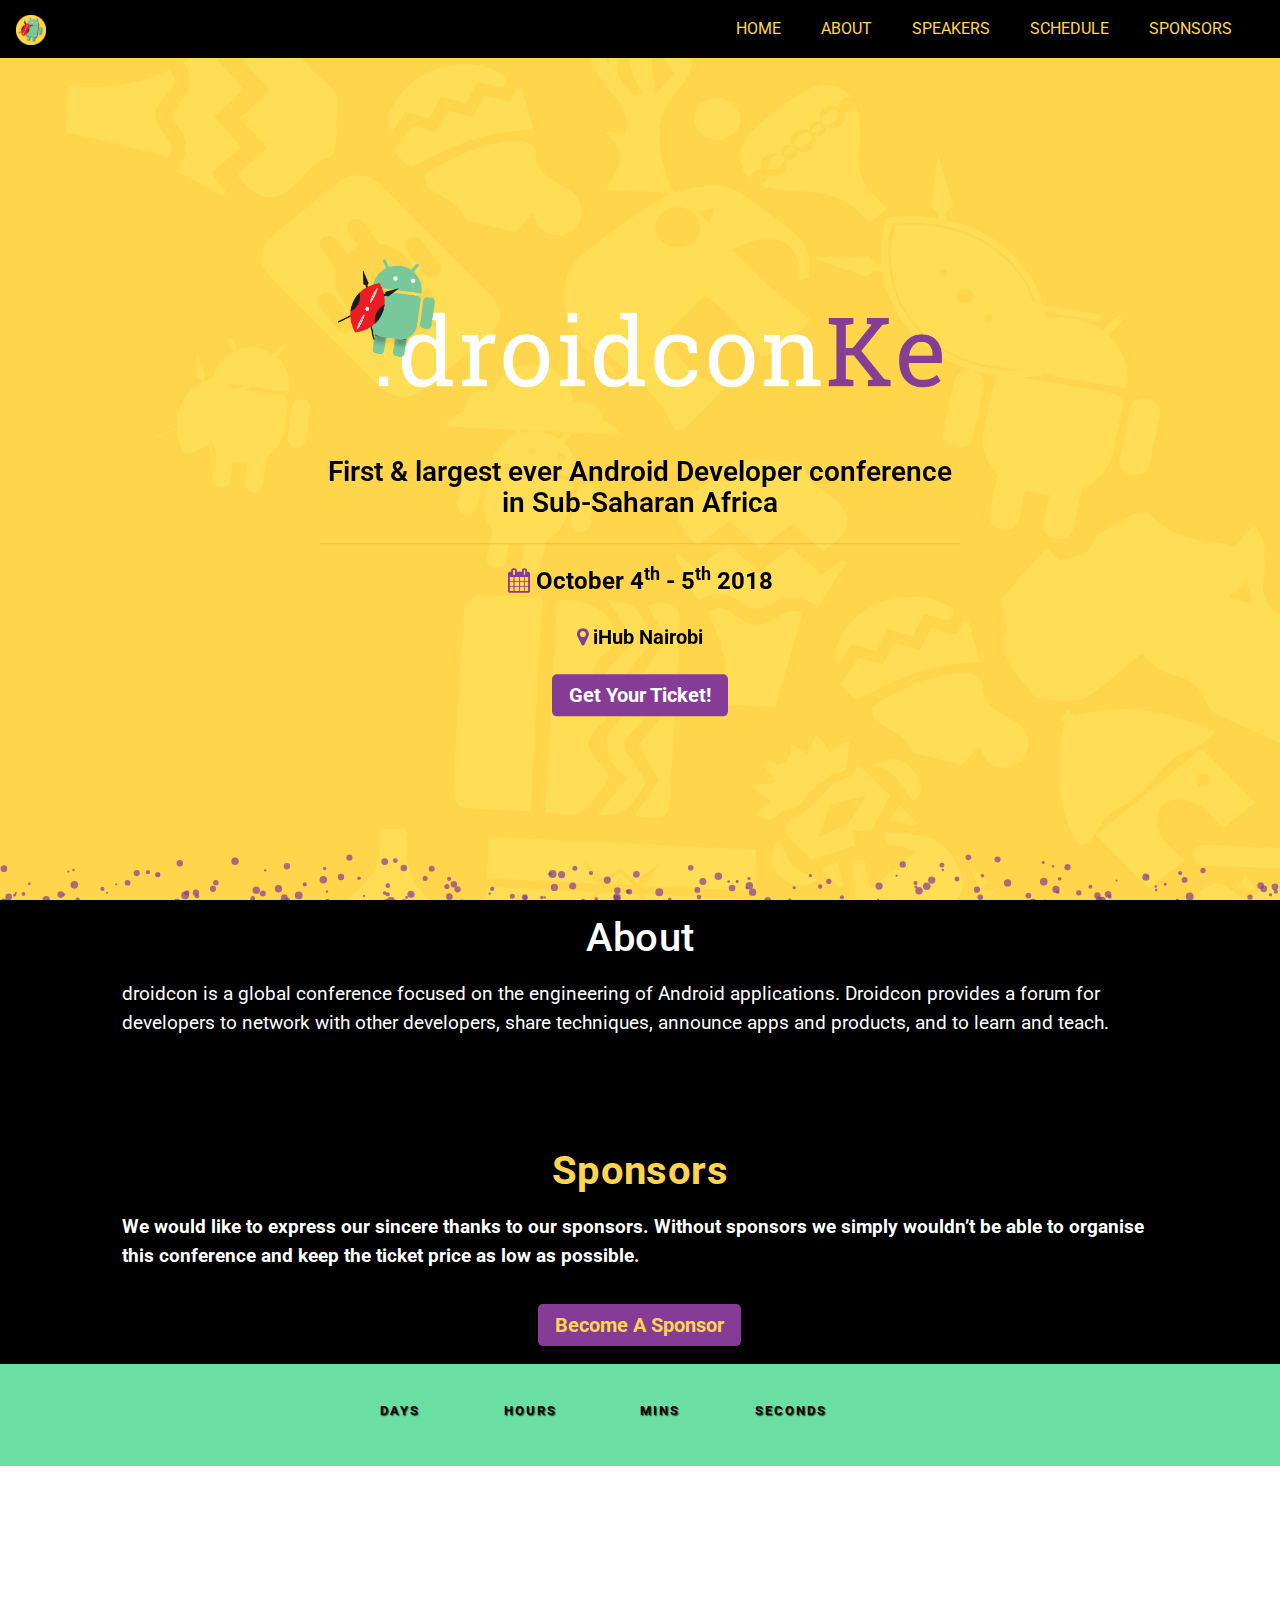
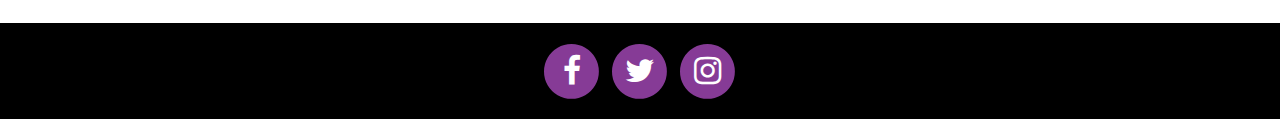
==== commit 5b08f084: "Merge pull request #46 from alsamzu/master" ====
--- a/index.html
+++ b/index.html
@@ -68,19 +68,19 @@
   <div class="collapse navbar-collapse" id="navbarNav" >
     <ul class="navbar-nav ml-auto"  >
       <li class="nav-item" >
-        <a class="nav-link mr-4" style="color:#ffd54f" href="#">HOME</a>
-      </li>
-      <li class="nav-item">
-        <a class="nav-link mr-4" style="color:#ffd54f" href="#">ABOUT</a>
+        <a class="nav-link mr-4" style="color:#ffd54f" href="index.html">HOME</a>
+      </li>
+      <li class="nav-item">
+        <a class="nav-link mr-4" style="color:#ffd54f" href="#abt">ABOUT</a>
       </li>
       <li class="nav-item">
         <a class="nav-link mr-4" style="color:#ffd54f" href="#">SPEAKERS</a>
       </li>
       <li class="nav-item">
-        <a class="nav-link mr-4" style="color:#ffd54f" href="#">SCHEDULE</a>
-      </li>
-      <li class="nav-item">
-        <a class="nav-link mr-4" style="color:#ffd54f" href="#">SPONSORS</a>
+        <a class="nav-link mr-4" style="color:#ffd54f" href="schedule1.html">SCHEDULE</a>
+      </li>
+      <li class="nav-item">
+        <a class="nav-link mr-4" style="color:#ffd54f" href="#spnsr">SPONSORS</a>
       </li>
       </ul>
   </div>
@@ -118,10 +118,10 @@
                            Get Your Ticket!
                         </a>
 
-<!--
-
-                   <iframe title="droidconKE" src="http://bit.ly/2v59JLW" width="100%" height="300"> </iframe>
--->
+
+<!--                   <iframe title="droidconKE" src="http://bit.ly/2v59JLW" width="100%" height="300"> </iframe>-->
+<!--                   <p><iframe title="droidconKE" src="http://bit.ly/2v59JLW" width="100%" height="500"><span data-mce-type="bookmark" style="display: inline-block; width: 0px; overflow: hidden; line-height: 0;" class="mce_SELRES_start">﻿</span> </iframe></p>-->
+
                     </div>
                 </div>
             </div>
@@ -149,17 +149,15 @@
  </div>
 
 
-
-
-   <div class="container-fluid">
-        <div class="row" style="background-color: #fff">
-  <div class="col text-center" style="color: #863B96">
+   <div class="container-fluid pt-4" id="spnsr" style="background-color: #000">
+        <div class="row" >
+  <div class="col text-center" style="color: #ffd54f">
       <h1 class="mt-4" style="font-weight:700" id="abt">Sponsors</h1>
             </div>
        </div>
-    <div class="row" style="background-color: #fff">
+    <div class="row" >
        <div class="col-md-1"></div>
-        <div class="col-md-10 "  style="color: #000">
+        <div class="col-md-10 "  style="color: #fff; font-weight: bold">
          <p  id="abtdroid">
              We would like to express our sincere thanks to our sponsors.  Without sponsors we simply wouldn’t be able to organise this conference and keep the ticket price as low as possible.</p>
              <div class="text-center mb-4">
--- a/css/styles.css
+++ b/css/styles.css
@@ -253,4 +253,3 @@
 
 }
 
-#map {}
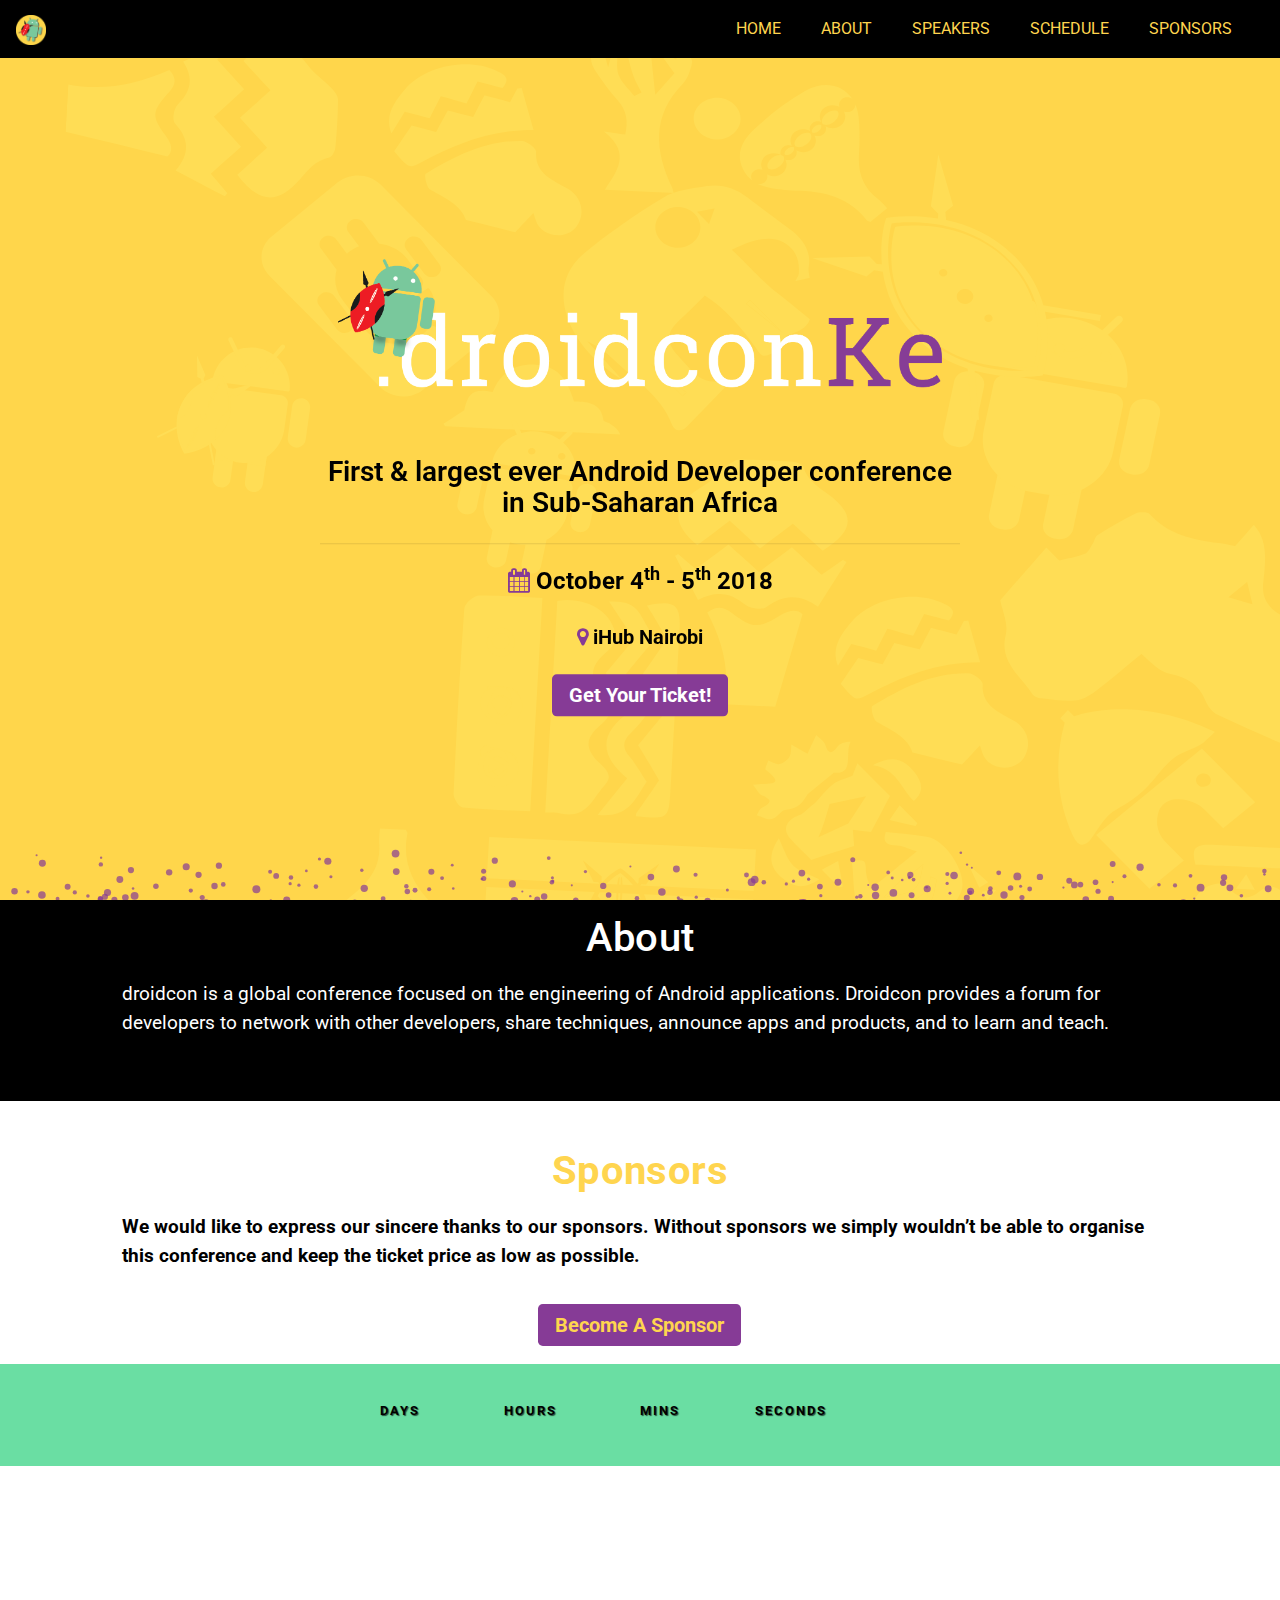
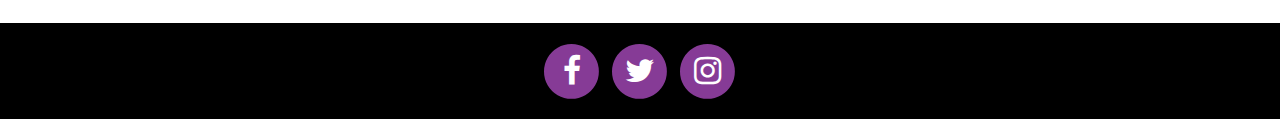
==== commit 5ab2010d: "Shedule Modifications" ====
--- a/index.html
+++ b/index.html
@@ -57,7 +57,7 @@
  <nav class="navbar fixed-top navbar-expand-lg navbar-light ml-auto" style="background-color: #000" >
  <!-- Just an image -->
 
-  <a class="navbar-brand" href="#">
+  <a class="navbar-brand" href="index.html">
     <img src="/img/main-logos-03.png" width="30" height="30" alt="">
   </a>
 <button class="navbar-toggler" style="color:#ffd54f;" type="button" data-toggle="collapse" data-target="#navbarNav" aria-controls="navbarNav" aria-expanded="false" aria-label="Toggle navigation">
@@ -149,7 +149,7 @@
  </div>
 
 
-   <div class="container-fluid pt-4" id="spnsr" style="background-color: #000">
+   <div class="container-fluid pt-4" id="spnsr" style="background-color: #fff">
         <div class="row" >
   <div class="col text-center" style="color: #ffd54f">
       <h1 class="mt-4" style="font-weight:700" id="abt">Sponsors</h1>
@@ -157,7 +157,7 @@
        </div>
     <div class="row" >
        <div class="col-md-1"></div>
-        <div class="col-md-10 "  style="color: #fff; font-weight: bold">
+        <div class="col-md-10 "  style="color: #000; font-weight: bold">
          <p  id="abtdroid">
              We would like to express our sincere thanks to our sponsors.  Without sponsors we simply wouldn’t be able to organise this conference and keep the ticket price as low as possible.</p>
              <div class="text-center mb-4">
@@ -244,6 +244,7 @@
     <script src="js/particles.js"></script>
     <script src="js/custom.js"></script>
     <script src='js/jquery.particleground.js'></script>
+      <script src="https://cdnjs.cloudflare.com/ajax/libs/popper.js/1.14.0/umd/popper.min.js" integrity="sha384-cs/chFZiN24E4KMATLdqdvsezGxaGsi4hLGOzlXwp5UZB1LY//20VyM2taTB4QvJ" crossorigin="anonymous"></script>
 </body>
 
 </html>
